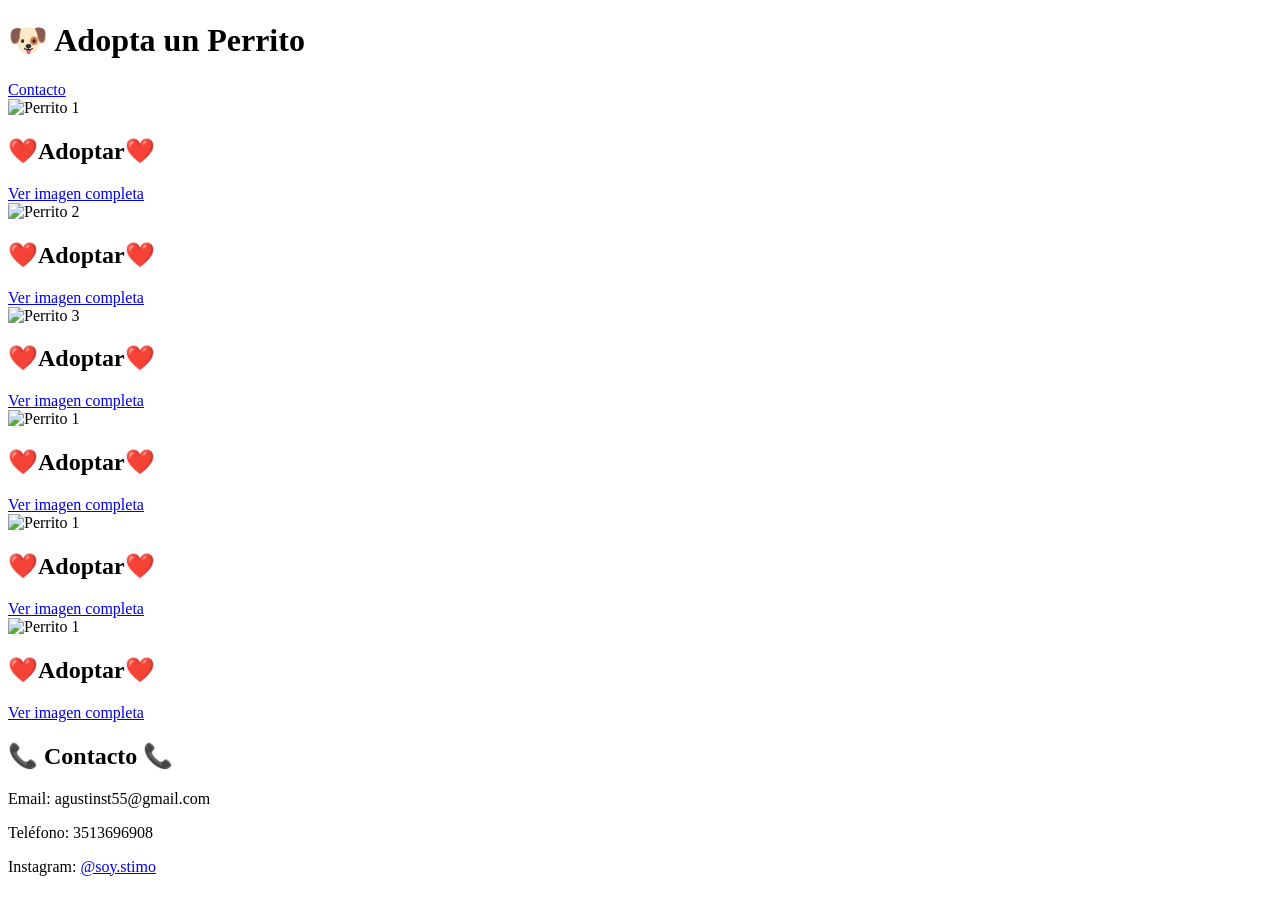
==== index.html @ 4bd8fd38 "Add files via upload" ====
<!DOCTYPE html>
<html lang="es">
<head>
    <meta charset="UTF-8">
    <meta name="viewport" content="width=device-width, initial-scale=1.0">
    <title>Adopta un Perrito</title>
    <link rel="stylesheet" href="/css/estilo_adoptar.css">
</head>
<body>

    <header>
        <h1>🐶 Adopta un Perrito</h1>

        <nav>
            <a href="#contacto">Contacto</a>
        </nav>
    </header>

    <main>

        <section class="galeria">

            <div class="tarjeta">
                <img src="/fotos/p1.jpeg" alt="Perrito 1">

                <div class="info">
                    <h2>❤️Adoptar❤️</h2>

                    <a href="/htm/p1.html" class="boton">
                        Ver imagen completa
                    </a>
                </div>
            </div>

            <div class="tarjeta">
                <img src="/fotos/p2.jpeg" alt="Perrito 2">

                <div class="info">
                    <h2>❤️Adoptar❤️</h2>

                    <a href="/htm/p2.html" class="boton">
                        Ver imagen completa
                    </a>
                </div>
            </div>

            <div class="tarjeta">
                <img src="/fotos/p3.jpeg" alt="Perrito 3">

                <div class="info">
                    <h2>❤️Adoptar❤️ </h2>

                    <a href="/htm/p3.html" class="boton">
                        Ver imagen completa
                    </a>
                </div>
            </div>
            <div class="tarjeta">
                <img src="/fotos/p4.jpeg" alt="Perrito 1">

                <div class="info">
                    <h2>❤️Adoptar❤️</h2>

                    <a href="/htm/p4.html" class="boton">
                        Ver imagen completa
                    </a>
                </div>
            </div>
            <div class="tarjeta">
                <img src="/fotos/p5.jpeg" alt="Perrito 1">

                <div class="info">
                    <h2>❤️Adoptar❤️</h2>

                    <a href="/htm/p5.html" class="boton">
                        Ver imagen completa
                    </a>
                </div>
            </div>
            <div class="tarjeta">
                <img src="/fotos/p6.jpeg" alt="Perrito 1">

                <div class="info">
                    <h2>❤️Adoptar❤️</h2>

                    <a href="/htm/p6.html" class="boton">
                        Ver imagen completa
                    </a>
                </div>
            </div>

        </section>

        <section id="contacto" class="contacto">
            <h2>📞 Contacto 📞</h2>

            <p> Email: agustinst55@gmail.com</p>
            <p> Teléfono: 3513696908</p>
            <p> Instagram: <a href="https://www.instagram.com/soystimo/" target="_blank">@soy.stimo</a></p>
        </section>

    </main>

</body>
</html>
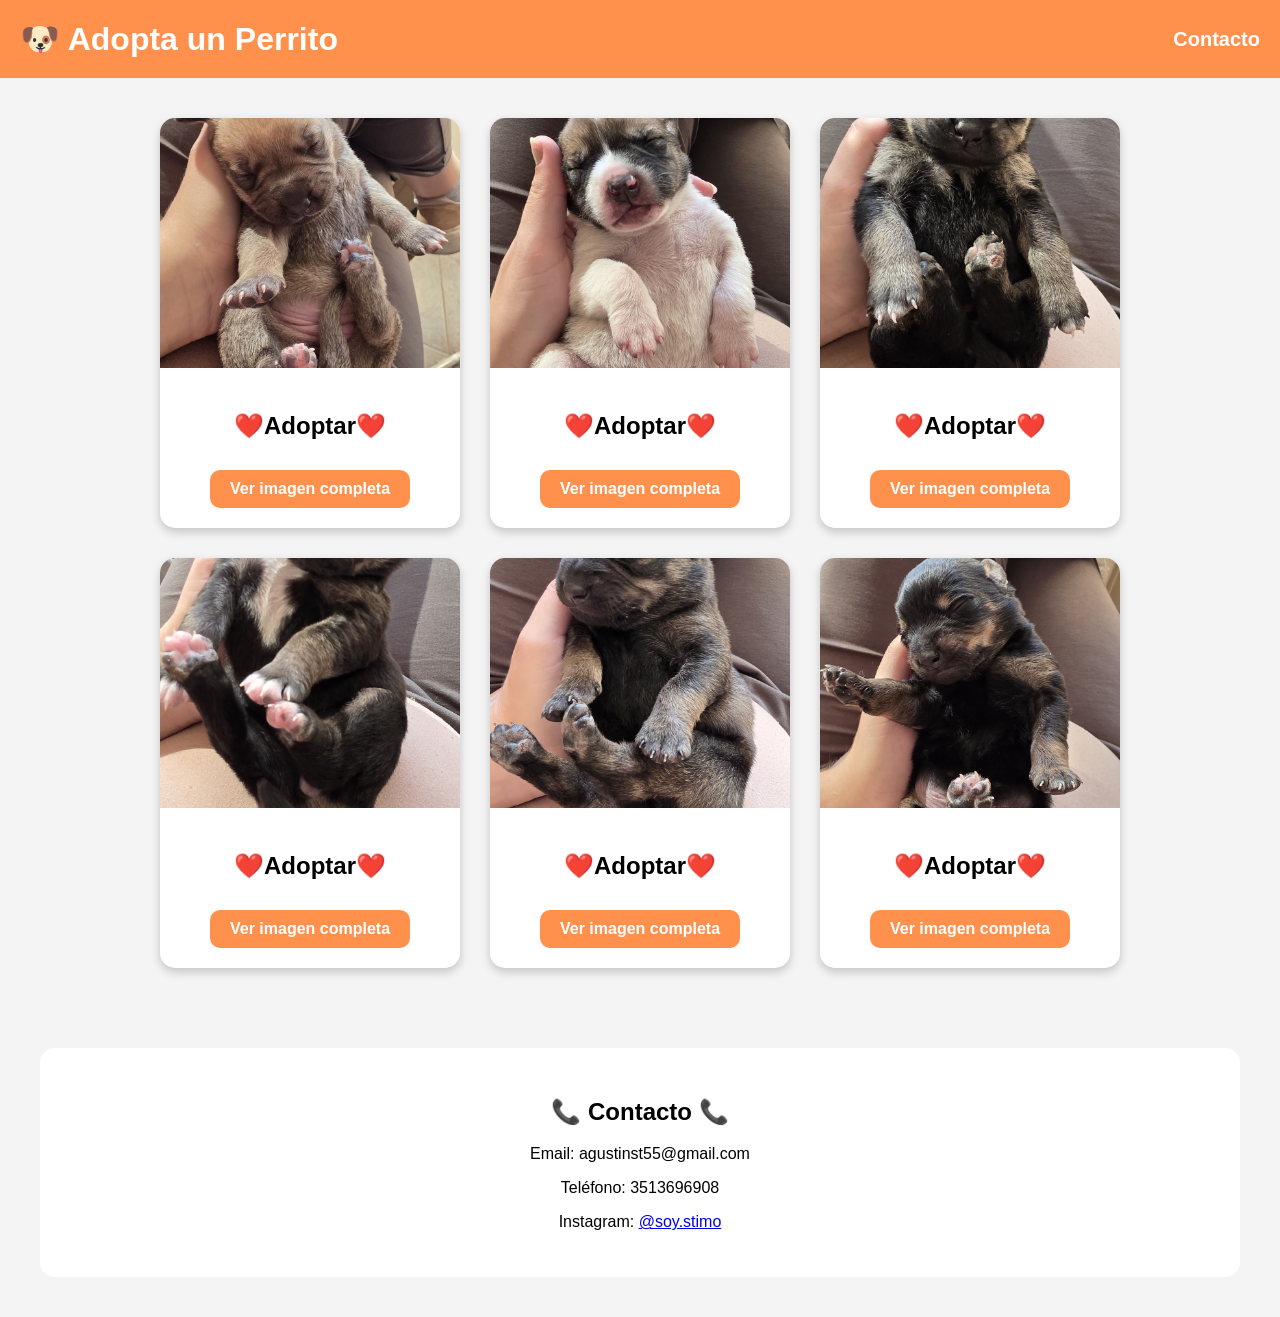
==== commit b2e27ea7: "correccion de errores" ====
--- a/index.html
+++ b/index.html
@@ -4,7 +4,7 @@
     <meta charset="UTF-8">
     <meta name="viewport" content="width=device-width, initial-scale=1.0">
     <title>Adopta un Perrito</title>
-    <link rel="stylesheet" href="/css/estilo_adoptar.css">
+    <link rel="stylesheet" href="estilo_adoptar.css">
 </head>
 <body>
 
@@ -21,69 +21,69 @@
         <section class="galeria">
 
             <div class="tarjeta">
-                <img src="/fotos/p1.jpeg" alt="Perrito 1">
+                <img src="p1.jpeg" alt="Perrito 1">
 
                 <div class="info">
                     <h2>❤️Adoptar❤️</h2>
 
-                    <a href="/htm/p1.html" class="boton">
+                    <a href="p1.html" class="boton">
                         Ver imagen completa
                     </a>
                 </div>
             </div>
 
             <div class="tarjeta">
-                <img src="/fotos/p2.jpeg" alt="Perrito 2">
+                <img src="p2.jpeg" alt="Perrito 2">
 
                 <div class="info">
                     <h2>❤️Adoptar❤️</h2>
 
-                    <a href="/htm/p2.html" class="boton">
+                    <a href="p2.html" class="boton">
                         Ver imagen completa
                     </a>
                 </div>
             </div>
 
             <div class="tarjeta">
-                <img src="/fotos/p3.jpeg" alt="Perrito 3">
+                <img src="p3.jpeg" alt="Perrito 3">
 
                 <div class="info">
                     <h2>❤️Adoptar❤️ </h2>
 
-                    <a href="/htm/p3.html" class="boton">
+                    <a href="p3.html" class="boton">
                         Ver imagen completa
                     </a>
                 </div>
             </div>
             <div class="tarjeta">
-                <img src="/fotos/p4.jpeg" alt="Perrito 1">
+                <img src="p4.jpeg" alt="Perrito 1">
 
                 <div class="info">
                     <h2>❤️Adoptar❤️</h2>
 
-                    <a href="/htm/p4.html" class="boton">
+                    <a href="p4.html" class="boton">
                         Ver imagen completa
                     </a>
                 </div>
             </div>
             <div class="tarjeta">
-                <img src="/fotos/p5.jpeg" alt="Perrito 1">
+                <img src="p5.jpeg" alt="Perrito 1">
 
                 <div class="info">
                     <h2>❤️Adoptar❤️</h2>
 
-                    <a href="/htm/p5.html" class="boton">
+                    <a href="p5.html" class="boton">
                         Ver imagen completa
                     </a>
                 </div>
             </div>
             <div class="tarjeta">
-                <img src="/fotos/p6.jpeg" alt="Perrito 1">
+                <img src="p6.jpeg" alt="Perrito 1">
 
                 <div class="info">
                     <h2>❤️Adoptar❤️</h2>
 
-                    <a href="/htm/p6.html" class="boton">
+                    <a href="p6.html" class="boton">
                         Ver imagen completa
                     </a>
                 </div>
@@ -102,4 +102,4 @@
     </main>
 
 </body>
-</html>+</html>
--- a/estilo_adoptar.css
+++ b/estilo_adoptar.css
@@ -0,0 +1,101 @@
+body{
+    margin: 0;
+    font-family: Arial, Helvetica, sans-serif;
+    background-color: #f4f4f4;
+}
+
+/* HEADER */
+
+header{
+    background-color: #ff914d;
+    color: white;
+    padding: 20px;
+
+    display: flex;
+    justify-content: space-between;
+    align-items: center;
+}
+
+header h1{
+    margin: 0;
+}
+
+nav a{
+    text-decoration: none;
+    color: white;
+    font-size: 20px;
+    font-weight: bold;
+}
+
+nav a:hover{
+    color: yellow;
+}
+
+/* GALERIA */
+
+.galeria{
+    display: flex;
+    justify-content: center;
+    gap: 30px;
+
+    padding: 40px;
+    flex-wrap: wrap;
+}
+
+.tarjeta{
+    background-color: white;
+    width: 300px;
+
+    border-radius: 15px;
+    overflow: hidden;
+
+    box-shadow: 0px 4px 10px rgba(0,0,0,0.2);
+
+    transition: 0.3s;
+}
+
+.tarjeta:hover{
+    transform: scale(1.05);
+}
+
+.tarjeta img{
+    width: 100%;
+    height: 250px;
+    object-fit: cover;
+}
+
+.info{
+    padding: 20px;
+    text-align: center;
+}
+
+.boton{
+    display: inline-block;
+
+    margin-top: 10px;
+    padding: 10px 20px;
+
+    background-color: #ff914d;
+    color: white;
+
+    text-decoration: none;
+    border-radius: 10px;
+
+    font-weight: bold;
+}
+
+.boton:hover{
+    background-color: #ff6b00;
+}
+
+/* CONTACTO */
+
+.contacto{
+    background-color: white;
+    margin: 40px;
+    padding: 30px;
+
+    border-radius: 15px;
+
+    text-align: center;
+}
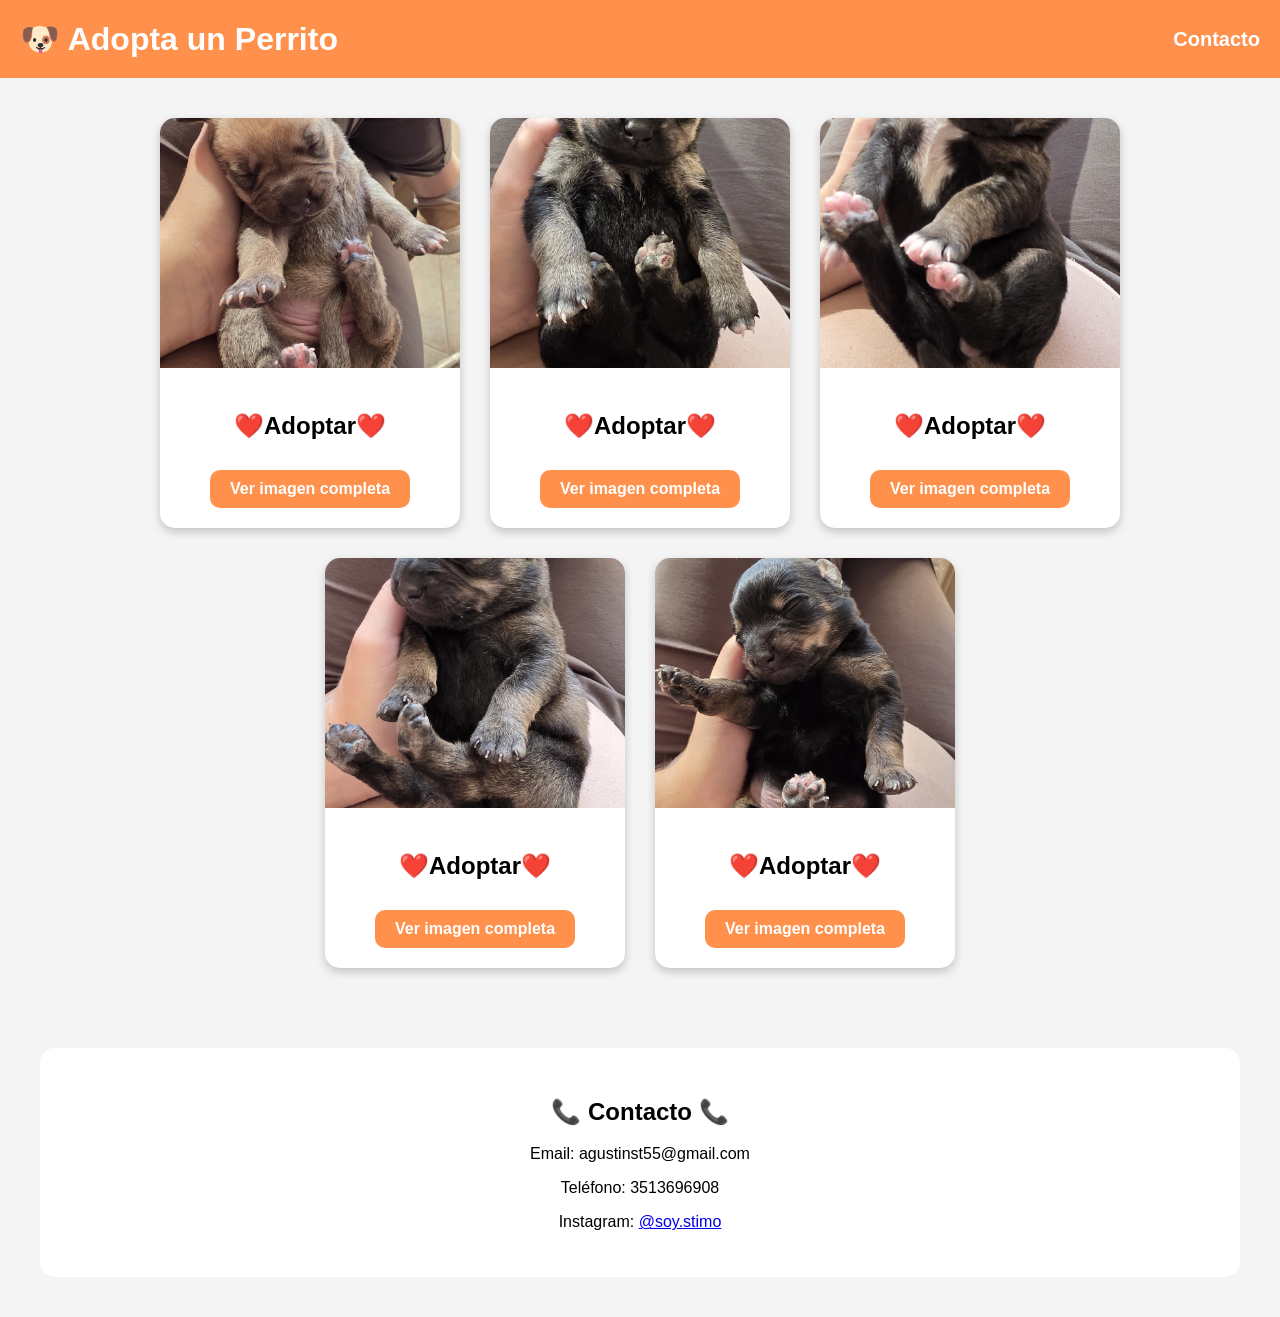
==== commit b69da574: "Update index.html" ====
--- a/index.html
+++ b/index.html
@@ -31,19 +31,6 @@
                     </a>
                 </div>
             </div>
-
-            <div class="tarjeta">
-                <img src="p2.jpeg" alt="Perrito 2">
-
-                <div class="info">
-                    <h2>❤️Adoptar❤️</h2>
-
-                    <a href="p2.html" class="boton">
-                        Ver imagen completa
-                    </a>
-                </div>
-            </div>
-
             <div class="tarjeta">
                 <img src="p3.jpeg" alt="Perrito 3">
 
